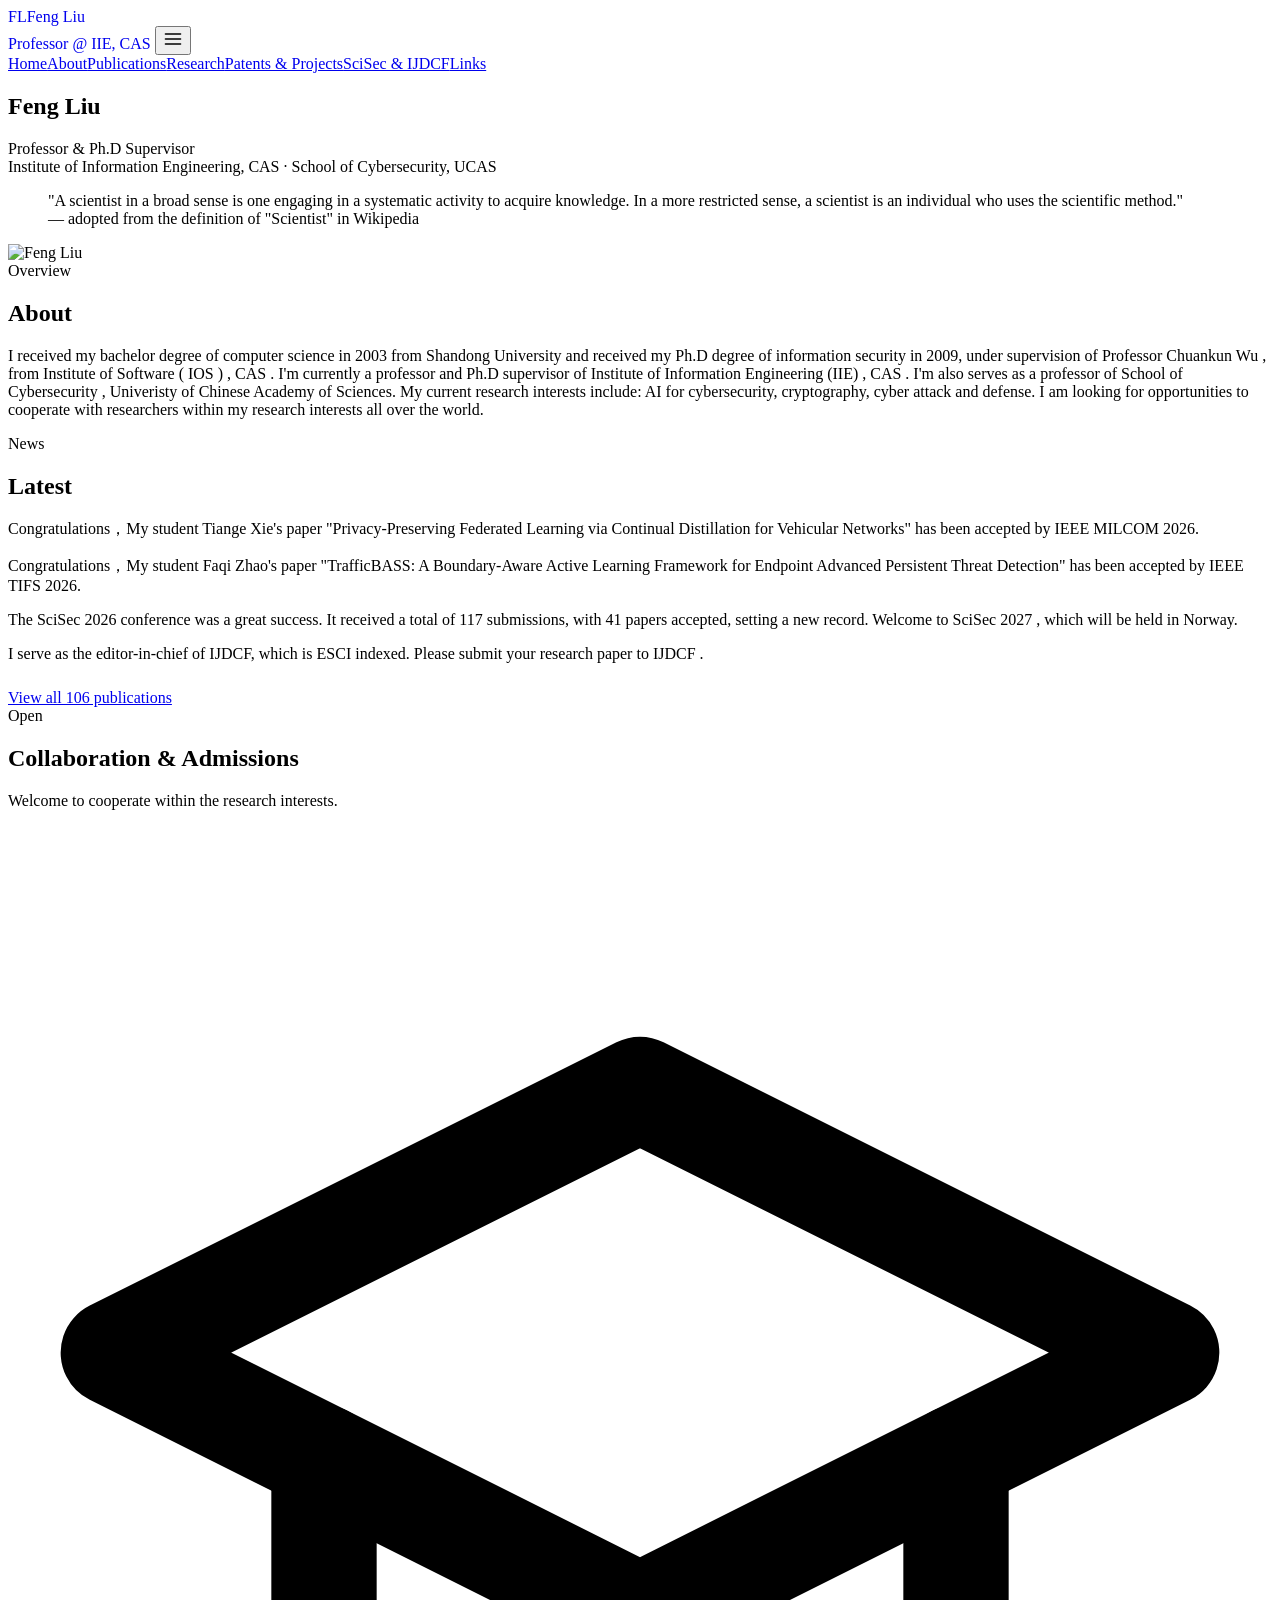
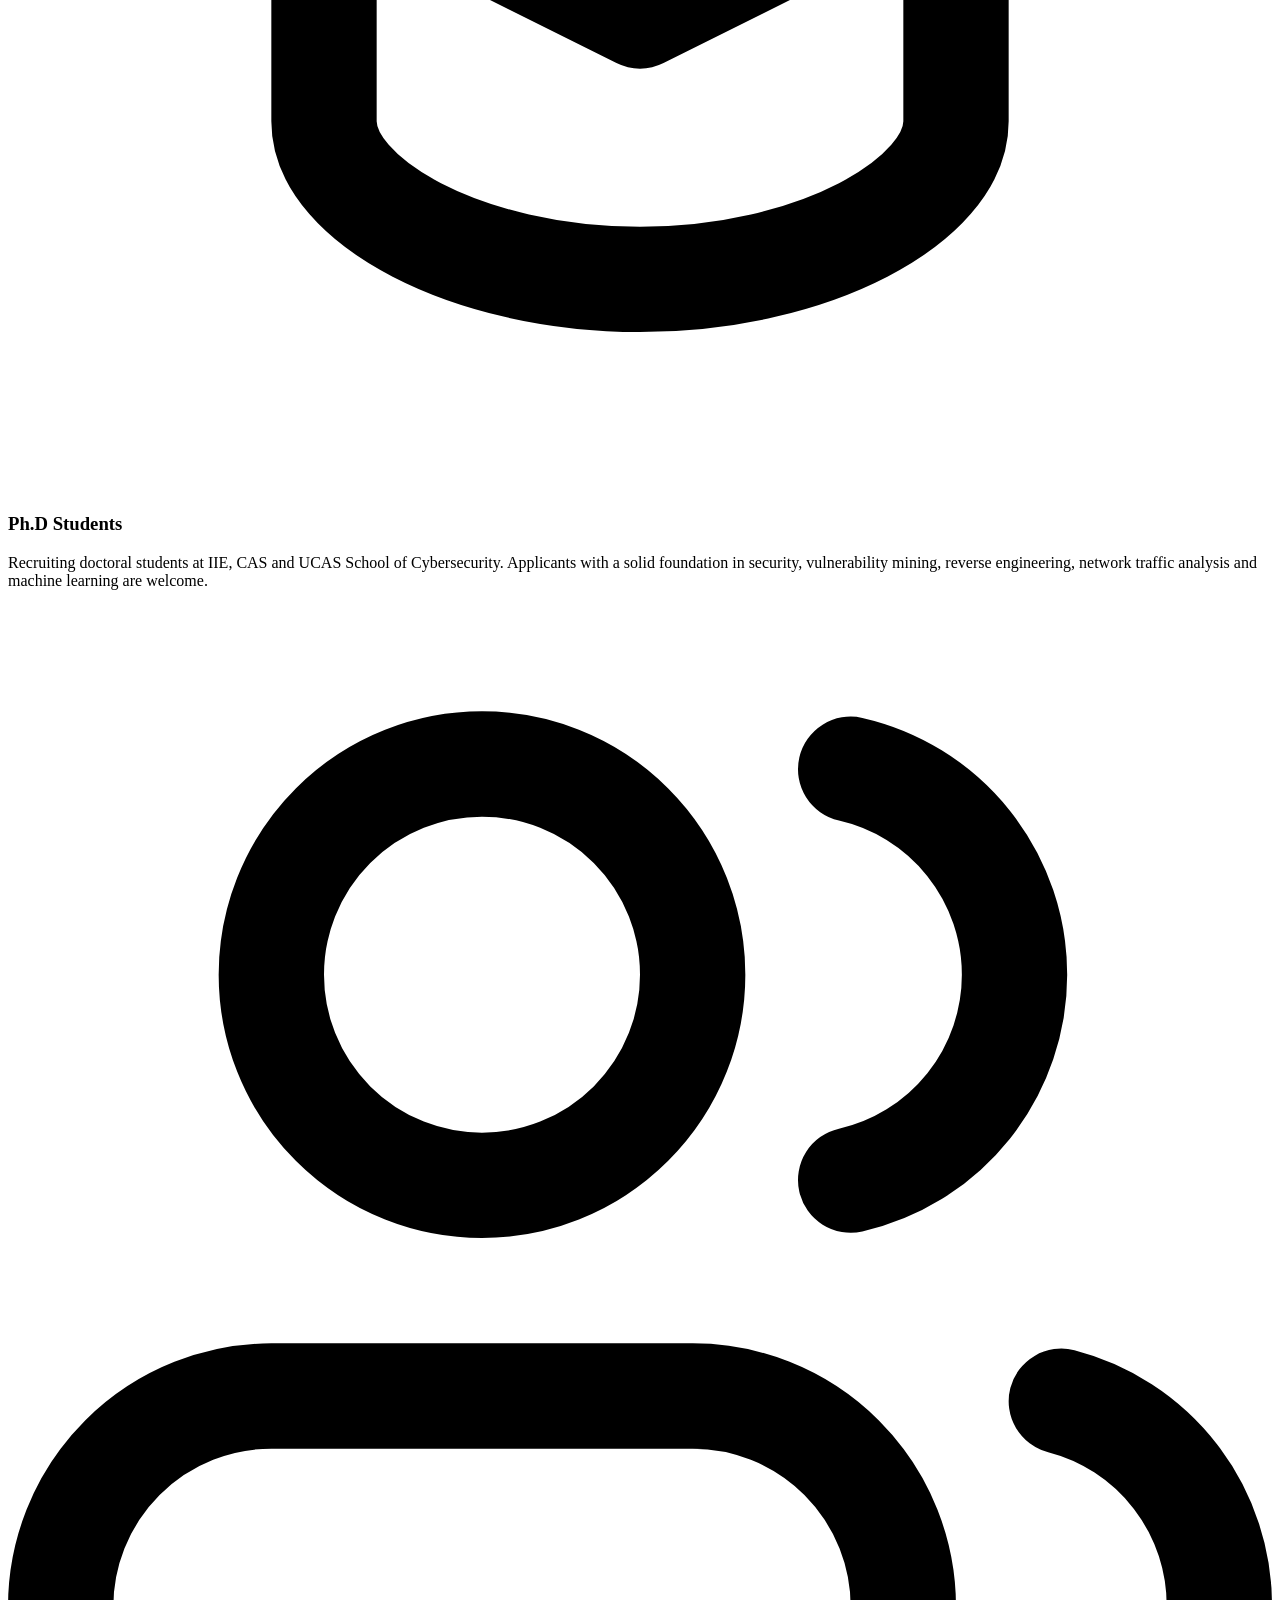
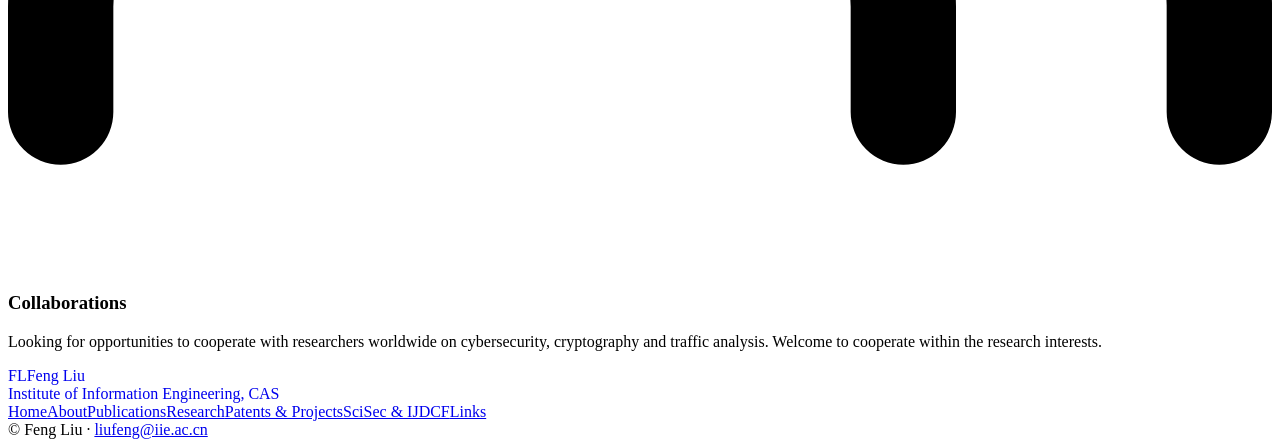
==== index.html @ 1de986af "Add files via upload" ====
<!DOCTYPE html>
<html lang="en">
<head>
<meta charset="utf-8">
<meta name="viewport" content="width=device-width, initial-scale=1">
<title>Home | Feng Liu</title>
<meta name="description" content="Feng Liu - Professor, Institute of Information Engineering, CAS. AI for cybersecurity, cryptography, cyber attack and defense.">
<link rel="icon" type="image/svg+xml" href="assets/img/favicon.svg">
<link rel="preconnect" href="https://fonts.googleapis.com">
<link rel="preconnect" href="https://fonts.gstatic.com" crossorigin>
<link rel="stylesheet" href="https://fonts.googleapis.com/css2?family=Inter:wght@400;500;600;700&display=swap">
<link rel="stylesheet" href="assets/css/style.css">
</head>
<body>
<header class="site-header"><div class="header-inner">
<a class="brand" href="index.html" style="text-decoration:none"><span class="brand-mark">FL</span><span><span class="brand-name">Feng Liu</span><br><span class="brand-sub">Professor @ IIE, CAS</span></span></a>
<button class="nav-toggle" aria-label="Menu" onclick="document.querySelector('.site-nav').classList.toggle('open')"><svg width="20" height="20" viewBox="0 0 24 24" fill="none" stroke="currentColor" stroke-width="2" stroke-linecap="round"><path d="M3 6h18M3 12h18M3 18h18"/></svg></button>
<nav class="site-nav"><a href="index.html" class="is-active">Home</a><a href="about.html" class="">About</a><a href="publications.html" class="">Publications</a><a href="research.html" class="">Research</a><a href="projects.html" class="">Patents &amp; Projects</a><a href="scisec.html" class="">SciSec &amp; IJDCF</a><a href="links.html" class="">Links</a></nav>
</div></header>
<section class="hero"><div class="hero-inner">
<div>
<h1>Feng Liu</h1>
<div class="role">Professor &amp; Ph.D Supervisor</div>
<div class="org">Institute of Information Engineering, CAS &middot; School of Cybersecurity, UCAS</div>
<blockquote class="hero-quote">"A scientist in a broad sense is one engaging in a systematic activity to acquire knowledge. In a more restricted sense, a scientist is an individual who uses the scientific method."<div class="hero-quote-src">&mdash; adopted from the definition of "Scientist" in Wikipedia</div></blockquote>
</div>
<div class="hero-photo"><img class="hp-rand" data-srcs="1,2,3,4" src="assets/img/myPhoto/1.jpg" alt="Feng Liu" loading="lazy"></div>
</div></section>

<section class="section"><div class="wrap">
<div class="g2-wide">
<div>
<div class="sec-head"><span class="kicker">Overview</span><h2>About</h2></div>
<p>I received my bachelor degree of computer science in 2003 from Shandong University and received my Ph.D degree of information security in 2009, under supervision of Professor Chuankun Wu , from Institute of Software ( IOS ) , CAS . I'm currently a professor and Ph.D supervisor of Institute of Information Engineering (IIE) , CAS . I'm also serves as a professor of School of Cybersecurity , Univeristy of Chinese Academy of Sciences. My current research interests include: AI for cybersecurity, cryptography, cyber attack and defense. I am looking for opportunities to cooperate with researchers within my research interests all over the world.</p>
</div>
<div>
<div class="sec-head"><span class="kicker">News</span><h2>Latest</h2></div>
<div class="news-list"><div class="news-item"><span class="dot"></span><p>Congratulations，My student Tiange Xie's paper "Privacy-Preserving Federated Learning via Continual Distillation for Vehicular Networks" has been accepted by IEEE MILCOM 2026.</p></div><div class="news-item"><span class="dot"></span><p>Congratulations，My student Faqi Zhao's paper "TrafficBASS: A Boundary-Aware Active Learning Framework for Endpoint Advanced Persistent Threat Detection" has been accepted by IEEE TIFS 2026.</p></div><div class="news-item"><span class="dot"></span><p>The SciSec 2026 conference was a great success. It received a total of 117 submissions, with 41 papers accepted, setting a new record. Welcome to SciSec 2027 , which will be held in Norway.</p></div><div class="news-item"><span class="dot"></span><p>I serve as the editor-in-chief of IJDCF, which is ESCI indexed. Please submit your research paper to IJDCF .</p></div></div>
</div>
</div>
<div style="margin-top:26px"><a class="btn btn-ghost" href="publications.html">View all 106 publications</a></div>
</div></section>

<section class="section section-alt"><div class="wrap">
<div class="sec-head"><span class="kicker">Open</span><h2>Collaboration &amp; Admissions</h2><p>Welcome to cooperate within the research interests.</p></div>
<div class="grid g2"><div class="card card-center"><div class="card-ico"><svg viewBox="0 0 24 24" fill="none" stroke="currentColor" stroke-width="2" stroke-linecap="round" stroke-linejoin="round"><path d="M22 10 12 5 2 10l10 5 10-5z"/><path d="M6 12v5c0 1.5 2.7 3 6 3s6-1.5 6-3v-5"/></svg></div><h3>Ph.D Students</h3><p>Recruiting doctoral students at IIE, CAS and UCAS School of Cybersecurity. Applicants with a solid foundation in security, vulnerability mining, reverse engineering, network traffic analysis and machine learning are welcome.</p></div><div class="card card-center"><div class="card-ico"><svg viewBox="0 0 24 24" fill="none" stroke="currentColor" stroke-width="2" stroke-linecap="round" stroke-linejoin="round"><path d="M17 21v-2a4 4 0 0 0-4-4H5a4 4 0 0 0-4 4v2"/><circle cx="9" cy="7" r="4"/><path d="M23 21v-2a4 4 0 0 0-3-3.9"/><path d="M16 3.1a4 4 0 0 1 0 7.8"/></svg></div><h3>Collaborations</h3><p>Looking for opportunities to cooperate with researchers worldwide on cybersecurity, cryptography and traffic analysis. Welcome to cooperate within the research interests.</p></div></div>
</div></section><footer class="site-footer"><div class="footer-inner">
<div><a class="brand" href="index.html" style="text-decoration:none"><span class="brand-mark">FL</span><span><span class="brand-name">Feng Liu</span><br><span class="brand-sub">Institute of Information Engineering, CAS</span></span></a></div>
<nav class="f-nav"><a href="index.html">Home</a><a href="about.html">About</a><a href="publications.html">Publications</a><a href="research.html">Research</a><a href="projects.html">Patents & Projects</a><a href="scisec.html">SciSec & IJDCF</a><a href="links.html">Links</a></nav>
<div class="footer-copy">&copy; Feng Liu &middot; <a href="mailto:liufeng@iie.ac.cn">liufeng@iie.ac.cn</a></div>
</div></footer>
<script>document.querySelectorAll('.site-nav a').forEach(function(a){a.addEventListener('click',function(){document.querySelector('.site-nav').classList.remove('open');});});document.querySelectorAll('img.hp-rand').forEach(function(img){var ids=(img.getAttribute('data-srcs')||'').split(',');if(ids.length>1){img.setAttribute('src','assets/img/myPhoto/'+ids[Math.floor(Math.random()*ids.length)]+'.jpg');}});</script>
</body></html>
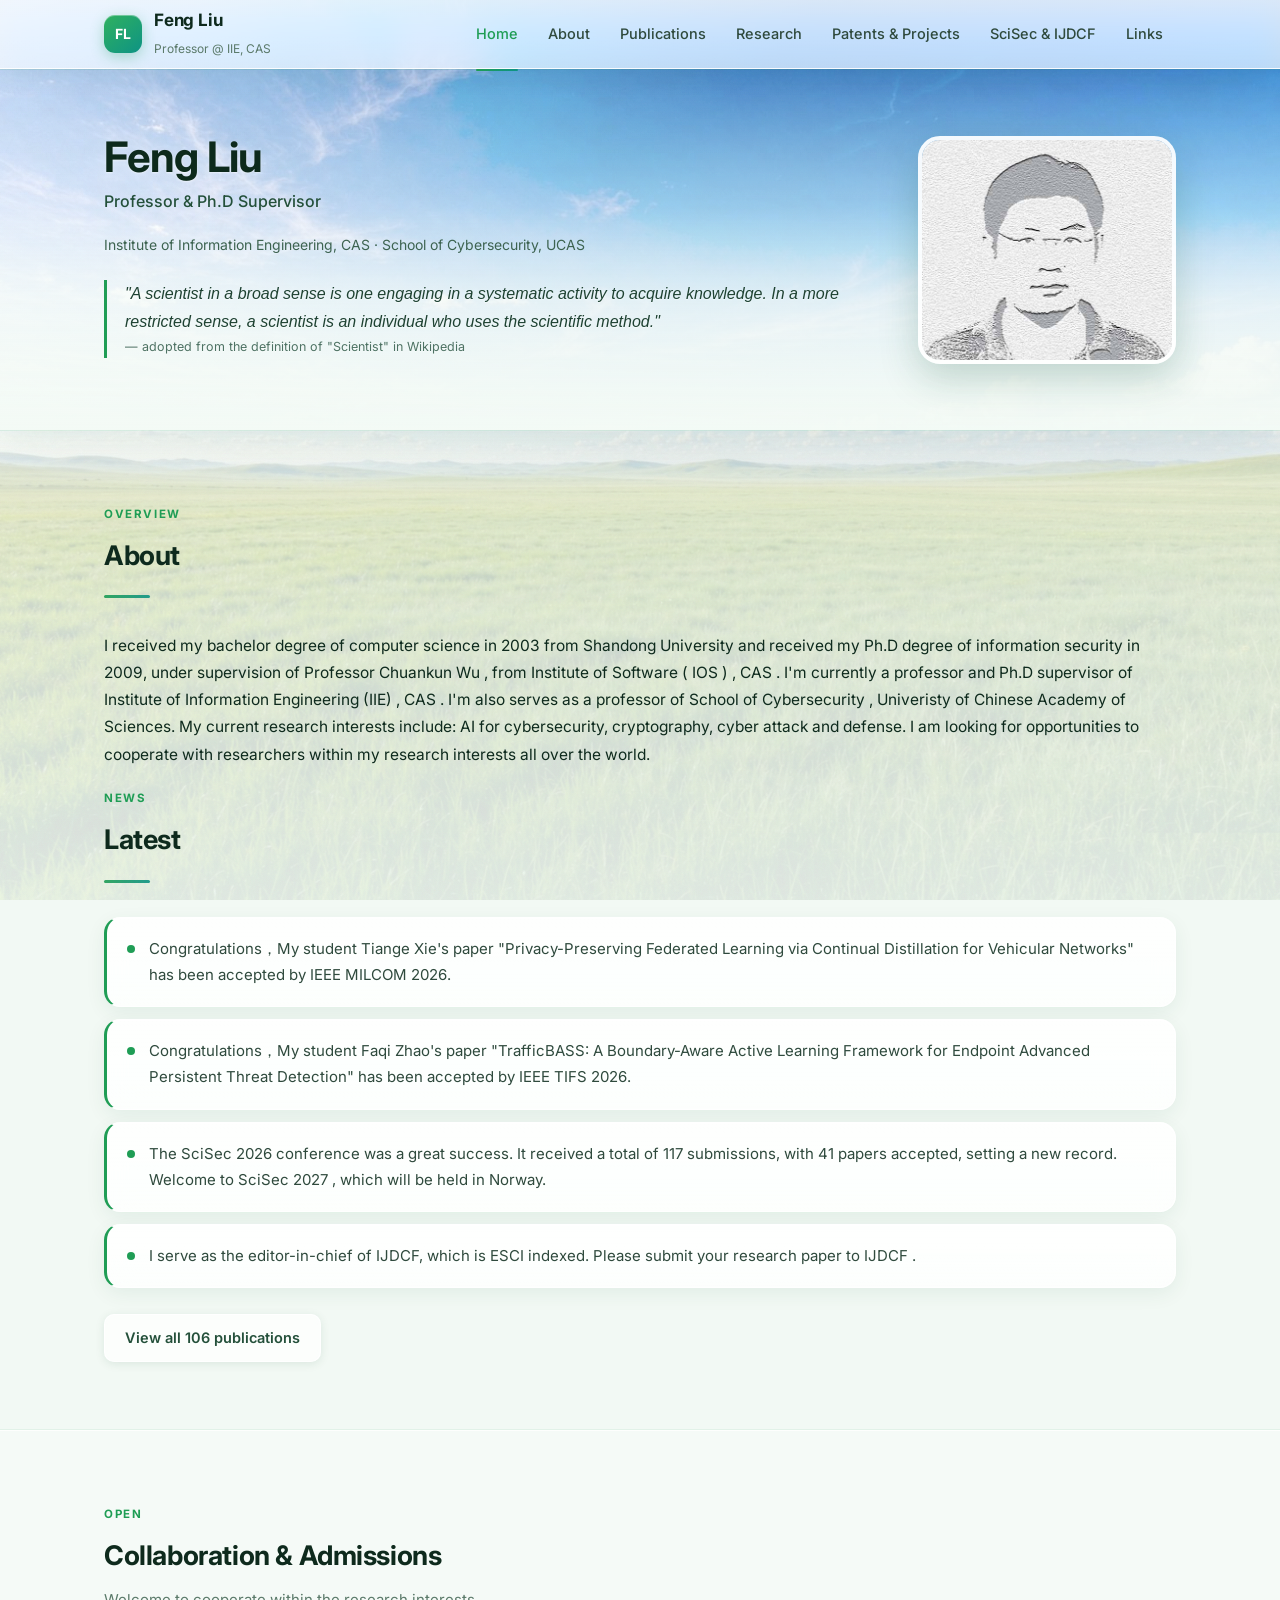
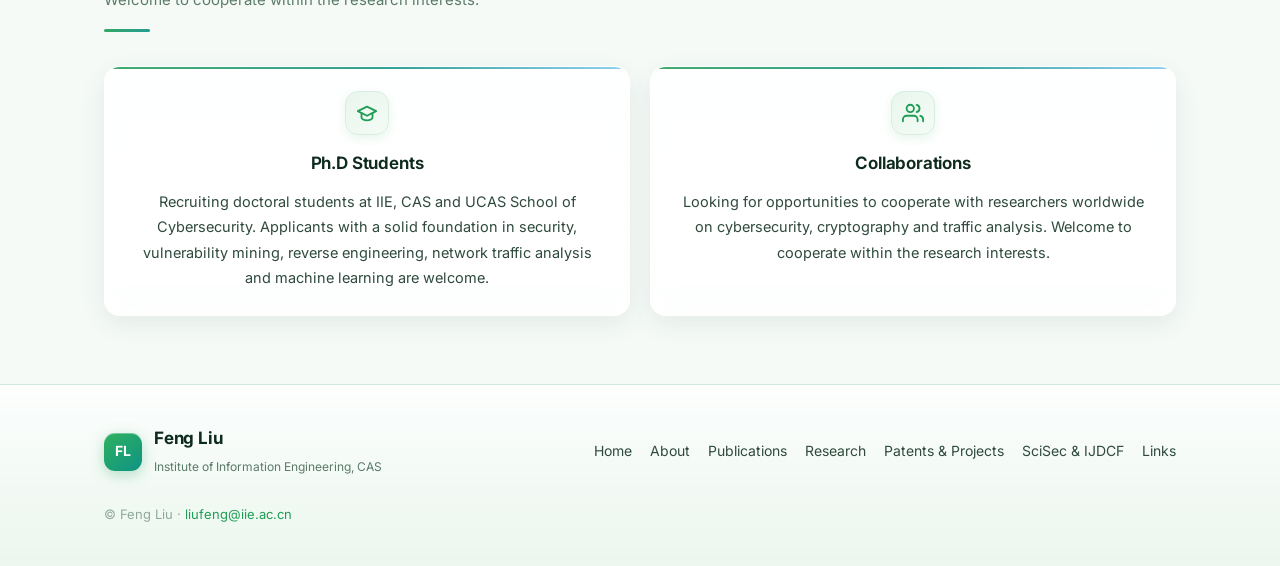
==== commit ce2d026b: "Add files via upload" ====
--- a/index.html
+++ b/index.html
@@ -10,6 +10,8 @@
 <link rel="preconnect" href="https://fonts.gstatic.com" crossorigin>
 <link rel="stylesheet" href="https://fonts.googleapis.com/css2?family=Inter:wght@400;500;600;700&display=swap">
 <link rel="stylesheet" href="assets/css/style.css">
+<!-- Baidu Tongji (site analytics) -->
+<script>var _hmt=_hmt||[];(function(){var hm=document.createElement("script");hm.src="https://hm.baidu.com/hm.js?c3fae7278e5f3ea30f7f22bf7aca737b";var s=document.getElementsByTagName("script")[0];s.parentNode.insertBefore(hm,s)})();</script>
 </head>
 <body>
 <header class="site-header"><div class="header-inner">
--- a/assets/css/style.css
+++ b/assets/css/style.css
@@ -0,0 +1,573 @@
+/* ==========================================================================
+   Feng Liu - Academic Site
+   Theme: 天高云淡 · 草原长卷  (vast grassland under a high blue sky)
+   - one panoramic grassland photo as fixed page backdrop (all pages)
+   - frosted "glass" content panels floating over the meadow
+   - palette: meadow green #1f9d55 / jade #0e9384 / ink #0e2a1d / sky #7ec8f2
+   ========================================================================== */
+
+:root {
+  --bg: #f2f9f4;
+  --bg-2: #e7f3ea;
+  --surface: #ffffff;
+  --ink: #0e2a1d;
+  --ink-2: #2f4a3d;
+  --muted: #5b7a6a;
+  --faint: #8faa9b;
+  --line: #dbebdf;
+  --line-2: #ecf5ef;
+  --accent: #1f9d55;
+  --accent-dark: #14763f;
+  --accent-soft: #e7f6ec;
+  --tech: #0e9384;
+  --tech-soft: #e5f6f4;
+  --sky: #7ec8f2;
+  --radius: 16px;
+  --radius-lg: 22px;
+  --shadow-sm: 0 1px 2px rgba(20, 80, 50, .05);
+  --shadow: 0 6px 20px rgba(20, 80, 50, .08);
+  --shadow-lg: 0 18px 46px rgba(20, 80, 50, .13);
+  --wrap: 1120px;
+  /* frosted panel */
+  --glass: linear-gradient(180deg, rgba(255, 255, 255, .92), rgba(255, 255, 255, .84));
+  --glass-top: rgba(255, 255, 255, .85);
+}
+
+* { box-sizing: border-box; }
+
+html { scroll-behavior: smooth; }
+
+/* --------------------------------------------------------------------------
+   1. THE BACKDROP  —  one fixed grassland panorama for every single page
+   -------------------------------------------------------------------------- */
+body {
+  margin: 0;
+  color: var(--ink);
+  font-family: "Inter", -apple-system, BlinkMacSystemFont, "Segoe UI", "PingFang SC",
+               "Hiragino Sans GB", "Microsoft YaHei", Roboto, Helvetica, Arial, sans-serif;
+  font-size: 15.5px;
+  line-height: 1.75;
+  -webkit-font-smoothing: antialiased;
+  background-color: var(--bg);
+  background-image: url("../img/bg-grassland.jpg");
+  background-size: cover;
+  background-position: center 22%;
+  background-repeat: no-repeat;
+  background-attachment: fixed;
+}
+
+/* veil: sky stays visible up top, the meadow melts into a readable page below */
+body::before {
+  content: "";
+  position: fixed;
+  inset: 0;
+  z-index: -1;
+  pointer-events: none;
+  background:
+    radial-gradient(1000px 460px at 16% -8%, rgba(255, 255, 255, .40), transparent 64%),
+    linear-gradient(180deg,
+      rgba(255, 255, 255, .10) 0%,
+      rgba(255, 255, 255, .40) 22%,
+      rgba(246, 251, 247, .64) 44%,
+      rgba(243, 250, 245, .84) 68%,
+      rgba(241, 249, 243, .93) 100%);
+}
+
+/* ultra-fine paper grain so the large photo never looks flat */
+body::after {
+  content: "";
+  position: fixed;
+  inset: 0;
+  z-index: -1;
+  pointer-events: none;
+  opacity: .045;
+  background-image: url("data:image/svg+xml,%3Csvg xmlns='http://www.w3.org/2000/svg' width='160' height='160'%3E%3Cfilter id='n'%3E%3CfeTurbulence type='fractalNoise' baseFrequency='0.75' numOctaves='3' stitchTiles='stitch'/%3E%3C/filter%3E%3Crect width='160' height='160' filter='url(%23n)'/%3E%3C/svg%3E");
+}
+
+img { max-width: 100%; display: block; }
+a { color: var(--accent); text-decoration: none; }
+a:hover { color: var(--accent-dark); text-decoration: underline; }
+
+/* scrollbar — a small meadow detail */
+::-webkit-scrollbar { width: 10px; height: 10px; }
+::-webkit-scrollbar-track { background: #eaf4ed; }
+::-webkit-scrollbar-thumb { background: linear-gradient(180deg, #7cc394, #2fb15f); border-radius: 8px; border: 2px solid #eaf4ed; }
+::-webkit-scrollbar-thumb:hover { background: #1f9d55; }
+
+.wrap { max-width: var(--wrap); margin: 0 auto; padding: 0 24px; }
+.narrow { max-width: 860px; }
+
+/* --------------------------------------------------------------------------
+   2. HEADER — frosted bar with a jade hairline
+   -------------------------------------------------------------------------- */
+.site-header {
+  position: sticky; top: 0; z-index: 60;
+  background: linear-gradient(180deg, rgba(255, 255, 255, .84), rgba(255, 255, 255, .70));
+  backdrop-filter: saturate(170%) blur(16px);
+  -webkit-backdrop-filter: saturate(170%) blur(16px);
+  border-bottom: 1px solid rgba(255, 255, 255, .8);
+  box-shadow: 0 1px 0 rgba(31, 157, 85, .10), 0 8px 24px rgba(20, 80, 50, .06);
+}
+.header-inner {
+  max-width: var(--wrap); margin: 0 auto; padding: 0 24px;
+  display: flex; align-items: center; justify-content: space-between; gap: 20px;
+  min-height: 68px;
+}
+.brand { display: flex; align-items: center; gap: 12px; }
+.brand-mark {
+  width: 38px; height: 38px; border-radius: 11px; flex: none;
+  background: linear-gradient(140deg, #2fb15f, var(--tech));
+  color: #fff; font-weight: 700; font-size: 14px; letter-spacing: .5px;
+  display: flex; align-items: center; justify-content: center;
+  box-shadow: 0 4px 14px rgba(31, 157, 85, .30), inset 0 1px 0 rgba(255, 255, 255, .35);
+}
+.brand-name { font-weight: 700; font-size: 17px; letter-spacing: -.01em; line-height: 1.2; color: var(--ink); }
+.brand-sub { font-size: 12px; color: var(--muted); line-height: 1.3; }
+
+.site-nav { display: flex; align-items: center; gap: 4px; }
+.site-nav a {
+  position: relative;
+  padding: 8px 13px; border-radius: 9px;
+  color: var(--ink-2); font-size: 14.5px; font-weight: 500;
+  white-space: nowrap; text-decoration: none; transition: color .18s, background .18s;
+}
+.site-nav a:hover { color: var(--accent); background: var(--accent-soft); text-decoration: none; }
+.site-nav a.is-active { color: var(--accent); }
+.site-nav a.is-active::after {
+  content: ""; position: absolute; left: 13px; right: 13px; bottom: -16px;
+  height: 2px; border-radius: 2px; background: linear-gradient(90deg, var(--accent), var(--tech));
+}
+.nav-toggle {
+  display: none; background: none; border: 1px solid rgba(255,255,255,.8);
+  border-radius: 9px; padding: 7px 10px; cursor: pointer; color: var(--ink-2);
+  box-shadow: 0 2px 8px rgba(20,80,50,.07);
+}
+.nav-toggle svg { display: block; }
+
+/* --------------------------------------------------------------------------
+   3. HERO — the full meadow panorama, text floating on it
+   -------------------------------------------------------------------------- */
+.hero {
+  position: relative;
+  border-bottom: 1px solid rgba(31, 157, 85, .12);
+  box-shadow: 0 12px 34px rgba(20, 80, 50, .07);
+}
+.hero::before {
+  content: "";
+  position: absolute; inset: 0;
+  pointer-events: none;
+  background: linear-gradient(180deg,
+    rgba(255, 255, 255, .06) 0%,
+    rgba(255, 255, 255, .30) 38%,
+    rgba(246, 251, 248, .74) 64%,
+    rgba(243, 250, 245, .97) 100%);
+}
+.hero-inner {
+  position: relative;
+  display: grid; grid-template-columns: 1fr 258px; gap: 38px; align-items: center;
+  padding: 64px 24px 62px; max-width: var(--wrap); margin: 0 auto;
+}
+.hero h1 {
+  margin: 0 0 6px; font-size: 42px; line-height: 1.15; font-weight: 700; letter-spacing: -.02em;
+  color: #0d2a1c;
+  text-shadow: 0 1px 2px rgba(255, 255, 255, .55), 0 3px 18px rgba(255, 255, 255, .35);
+}
+.hero .role {
+  font-size: 16px; color: #24503a; font-weight: 500; margin-bottom: 18px;
+}
+.hero .org { font-size: 14px; color: #3d6350; margin-bottom: 22px; }
+.hero-quote {
+  border-left: 3px solid var(--accent); padding-left: 18px;
+  color: #1e4232; font-size: 16px; font-style: italic; margin: 0 0 10px;
+  text-shadow: 0 1px 1px rgba(255, 255, 255, .5);
+}
+.hero-quote-src { font-size: 12.5px; color: #4d7263; font-style: normal; }
+.hero-actions { display: flex; gap: 12px; margin-top: 26px; flex-wrap: wrap; }
+.btn {
+  display: inline-flex; align-items: center; gap: 8px;
+  padding: 10px 20px; border-radius: 10px; font-size: 14.5px; font-weight: 600;
+  border: 1px solid transparent; transition: transform .18s, box-shadow .18s, background .18s;
+}
+.btn-primary { background: linear-gradient(135deg, #2fb15f, var(--accent)); color: #fff; box-shadow: 0 6px 18px rgba(31,157,85,.28); }
+.btn-primary:hover { background: var(--accent-dark); color: #fff; text-decoration: none; transform: translateY(-1px); box-shadow: 0 10px 26px rgba(31,157,85,.34); }
+.btn-ghost { background: rgba(255,255,255,.72); color: #24503a; border-color: rgba(255,255,255,.9); box-shadow: 0 2px 10px rgba(20,80,50,.10); backdrop-filter: blur(6px); }
+.btn-ghost:hover { color: var(--accent); border-color: var(--accent); text-decoration: none; transform: translateY(-1px); }
+.hero-photo {
+  border-radius: var(--radius-lg); overflow: hidden;
+  border: 4px solid rgba(255, 255, 255, .92);
+  box-shadow: 0 14px 38px rgba(20, 80, 50, .22);
+}
+.hero-photo img { width: 100%; height: 220px; object-fit: cover; }
+
+/* hero portrait — a single photo, randomly drawn from the 4 portraits */
+.hero-inner > div { min-width: 0; }
+.hero-photo img {
+  display: block; transition: opacity .35s ease;
+  border-radius: 13px;
+}
+.hero-photo:hover img { transform: scale(1.015); }
+.hero-photo img { transition: transform .45s ease, opacity .35s ease; }
+
+/* --------------------------------------------------------------------------
+   4. SECTIONS — soft separations, the meadow still shows through the gaps
+   -------------------------------------------------------------------------- */
+.section { padding: 68px 0; }
+.section + .section {
+  border-top: 1px solid rgba(255, 255, 255, .75);
+  box-shadow: 0 -1px 0 rgba(31, 157, 85, .07);
+}
+.section-alt { background: rgba(255, 255, 255, .28); }
+
+.sec-head { margin-bottom: 34px; max-width: 760px; }
+.kicker {
+  display: inline-block; font-size: 11.5px; font-weight: 700; letter-spacing: .14em;
+  text-transform: uppercase; color: var(--accent); margin-bottom: 8px;
+}
+.kicker.tech { color: var(--tech); }
+.sec-head h2 { margin: 0 0 8px; font-size: 27px; font-weight: 700; letter-spacing: -.015em; color: var(--ink); }
+.sec-head p { margin: 0; color: var(--muted); font-size: 15px; }
+.sec-head::after {
+  content: ""; display: block; width: 46px; height: 3px; border-radius: 3px;
+  background: linear-gradient(90deg, var(--accent), var(--tech)); margin-top: 16px; opacity: .9;
+}
+
+/* --------------------------------------------------------------------------
+   5. CARDS — frosted glass panels floating on the grassland
+   -------------------------------------------------------------------------- */
+.grid { display: grid; gap: 20px; }
+.g2 { grid-template-columns: repeat(2, 1fr); }
+.g3 { grid-template-columns: repeat(3, 1fr); }
+.g4 { grid-template-columns: repeat(4, 1fr); }
+.g2-wide { grid-template-columns: 1.35fr 1fr; }
+
+.card {
+  position: relative; overflow: hidden;
+  background: var(--glass);
+  backdrop-filter: blur(14px) saturate(155%);
+  -webkit-backdrop-filter: blur(14px) saturate(155%);
+  border: 1px solid rgba(255, 255, 255, .78);
+  border-radius: var(--radius); padding: 24px;
+  box-shadow: 0 8px 26px rgba(20, 80, 50, .08), inset 0 1px 0 rgba(255, 255, 255, .9);
+  transition: transform .2s ease, box-shadow .2s ease, border-color .2s ease;
+}
+.card::before {           /* a thin sky-to-jade highlight along the top edge */
+  content: ""; position: absolute; left: 0; right: 0; top: 0; height: 2px;
+  background: linear-gradient(90deg, var(--accent), var(--tech) 55%, var(--sky));
+  opacity: .85;
+}
+.card:hover {
+  transform: translateY(-3px);
+  box-shadow: 0 16px 40px rgba(20, 80, 50, .15), inset 0 1px 0 rgba(255, 255, 255, .95);
+  border-color: rgba(255, 255, 255, .95);
+}
+.card h3 { margin: 0 0 10px; font-size: 17px; font-weight: 650; letter-spacing: -.01em; }
+.card p { margin: 0; color: var(--ink-2); font-size: 14.5px; }
+.card .card-ico {
+  width: 44px; height: 44px; border-radius: 13px; display: flex; align-items: center; justify-content: center;
+  background: linear-gradient(140deg, #e8f6ed, #f4fbf6);
+  border: 1px solid #d8ecdf; color: var(--accent); margin-bottom: 14px;
+  box-shadow: 0 3px 10px rgba(31, 157, 85, .10);
+}
+.card .card-ico svg { width: 22px; height: 22px; }
+.card-tech .card-ico { color: var(--tech); border-color: #d3ece9; background: linear-gradient(140deg, var(--tech-soft), #f2fbfa); }
+.tag {
+  display: inline-block; font-size: 11.5px; font-weight: 700; letter-spacing: .04em;
+  padding: 3px 9px; border-radius: 999px; background: var(--accent-soft);
+  color: var(--accent); margin-bottom: 10px;
+}
+.tag-tech { background: var(--tech-soft); color: var(--tech); }
+
+/* Collaboration & Admissions — icon-only cards (no photo) */
+.card-center { text-align: center; }
+.card-center .card-ico { margin-left: auto; margin-right: auto; }
+.card-center p { margin-bottom: 0; }
+
+/* --------------------------------------------------------------------------
+   6. STATS
+   -------------------------------------------------------------------------- */
+.stats { display: grid; grid-template-columns: repeat(5, 1fr); gap: 16px; }
+.stat {
+  background: var(--glass);
+  backdrop-filter: blur(14px) saturate(155%);
+  -webkit-backdrop-filter: blur(14px) saturate(155%);
+  border: 1px solid rgba(255, 255, 255, .78);
+  border-radius: var(--radius);
+  padding: 22px 18px; text-align: center;
+  box-shadow: 0 8px 24px rgba(20, 80, 50, .08), inset 0 1px 0 rgba(255, 255, 255, .9);
+}
+.stat .num { font-size: 32px; font-weight: 700; letter-spacing: -.03em; color: var(--accent); line-height: 1.1; }
+.stat .lbl { font-size: 12.5px; color: var(--muted); margin-top: 4px; }
+
+/* --------------------------------------------------------------------------
+   7. NEWS
+   -------------------------------------------------------------------------- */
+.news-list { display: grid; gap: 12px; }
+.news-item {
+  display: flex; gap: 14px; align-items: flex-start;
+  background: var(--glass);
+  backdrop-filter: blur(14px) saturate(155%);
+  -webkit-backdrop-filter: blur(14px) saturate(155%);
+  border: 1px solid rgba(255, 255, 255, .78);
+  border-left: 3px solid var(--accent);
+  border-radius: var(--radius); padding: 18px 20px;
+  box-shadow: 0 6px 20px rgba(20, 80, 50, .07), inset 0 1px 0 rgba(255, 255, 255, .9);
+  transition: box-shadow .2s, transform .2s;
+}
+.news-item:hover { box-shadow: var(--shadow-lg); transform: translateX(2px); }
+.news-item .dot {
+  width: 8px; height: 8px; border-radius: 50%; background: var(--accent);
+  margin-top: 9px; flex: none;
+}
+.news-item p { margin: 0; font-size: 15px; color: var(--ink-2); }
+
+/* --------------------------------------------------------------------------
+   8. PUBLICATION LIST
+   -------------------------------------------------------------------------- */
+.pubs { display: grid; gap: 2px; }
+.pub {
+  display: grid; grid-template-columns: 34px 1fr; gap: 14px;
+  padding: 13px 12px; border-radius: 10px; align-items: start;
+  transition: background .18s;
+}
+.pub:hover { background: var(--accent-soft); }
+.pub .n {
+  font-variant-numeric: tabular-nums; font-size: 12.5px; font-weight: 700;
+  color: var(--faint); text-align: center; line-height: 1.9;
+  min-width: 30px;
+}
+.pub:hover .n { color: var(--accent); }
+.pub .tx { font-size: 14.5px; color: var(--ink-2); line-height: 1.7; }
+.pub .venue {
+  display: inline-block; font-size: 11.5px; font-weight: 600; letter-spacing: .02em;
+  color: var(--tech); background: var(--tech-soft); border-radius: 6px; padding: 1px 7px; margin-left: 6px;
+}
+.pub .yr { color: var(--faint); font-size: 13px; }
+.ccf {
+  display: inline-block; font-size: 11px; font-weight: 700; padding: 1px 7px;
+  border-radius: 6px; margin-left: 6px; vertical-align: 1px;
+}
+.ccf-a { background: #fdecea; color: #b3261e; }
+.ccf-b { background: #ffeee1; color: #b3530a; }
+.ccf-c { background: #e3f7e9; color: #14804a; }
+/* publisher link of a publication entry (kept before the CCF badges) */
+.pub .doi, .doi {
+  display: inline-block; font-size: 11px; font-weight: 700; letter-spacing: .02em;
+  padding: 1px 7px; border-radius: 6px; margin-left: 6px;
+  color: var(--tech); background: #fff; border: 1px solid rgba(14, 147, 132, .32);
+  text-decoration: none; transition: background .16s, color .16s, border-color .16s;
+}
+.pub .doi:hover, .doi:hover { background: var(--tech); border-color: var(--tech); color: #fff; }
+
+/* --------------------------------------------------------------------------
+   9. TIMELINE
+   -------------------------------------------------------------------------- */
+.timeline { position: relative; padding-left: 26px; }
+.timeline::before {
+  content: ""; position: absolute; left: 5px; top: 6px; bottom: 6px; width: 2px;
+  background: linear-gradient(180deg, var(--accent), var(--tech), var(--line));
+  border-radius: 2px;
+}
+.tl-item { position: relative; padding-bottom: 26px; }
+.tl-item:last-child { padding-bottom: 0; }
+.tl-item::before {
+  content: ""; position: absolute; left: -25px; top: 7px;
+  width: 12px; height: 12px; border-radius: 50%;
+  background: #fff; border: 2.5px solid var(--accent);
+}
+.tl-item::after {
+  content: ""; position: absolute; left: -21px; top: 11px;
+  width: 5px; height: 5px; border-radius: 50%; background: var(--tech);
+}
+.tl-when { font-size: 13px; font-weight: 700; color: var(--accent); font-variant-numeric: tabular-nums; }
+.tl-what { font-size: 16px; font-weight: 650; margin: 2px 0 3px; }
+.tl-desc { font-size: 14.5px; color: var(--ink-2); }
+
+/* --------------------------------------------------------------------------
+   10. SIMPLE LISTS
+   -------------------------------------------------------------------------- */
+.num-list { display: grid; gap: 10px; counter-reset: nl; }
+.num-list li {
+  list-style: none; counter-increment: nl; position: relative;
+  padding-left: 34px; font-size: 14.5px; color: var(--ink-2); line-height: 1.7;
+}
+.num-list li::before {
+  content: counter(nl, decimal-leading-zero);
+  position: absolute; left: 0; top: 3px;
+  font-size: 11.5px; font-weight: 700; color: var(--accent);
+  background: var(--accent-soft); border-radius: 6px; padding: 1px 6px;
+}
+.simple-list { display: grid; gap: 9px; }
+.simple-list li { font-size: 14.5px; color: var(--ink-2); line-height: 1.7; padding-left: 2px; }
+
+/* --------------------------------------------------------------------------
+   11. PORTFOLIO
+   -------------------------------------------------------------------------- */
+.pf-grid { display: grid; grid-template-columns: repeat(2, 1fr); gap: 22px; }
+.pf {
+  background: var(--glass);
+  backdrop-filter: blur(14px) saturate(155%);
+  -webkit-backdrop-filter: blur(14px) saturate(155%);
+  border: 1px solid rgba(255, 255, 255, .78);
+  border-radius: var(--radius-lg);
+  overflow: hidden; transition: transform .2s, box-shadow .2s;
+  box-shadow: 0 10px 28px rgba(20, 80, 50, .09), inset 0 1px 0 rgba(255, 255, 255, .9);
+}
+.pf:hover { transform: translateY(-3px); box-shadow: var(--shadow-lg); }
+.pf .pf-img { height: 190px; background: rgba(232, 244, 236, .85); display: flex; align-items: center; justify-content: center; overflow: hidden; }
+.pf .pf-img img { width: 100%; height: 100%; object-fit: contain; padding: 12px; }
+.pf .pf-body { padding: 20px 22px 24px; }
+.pf h3 { margin: 0 0 8px; font-size: 16.5px; font-weight: 650; line-height: 1.45; }
+.pf p { margin: 0; font-size: 14px; color: var(--ink-2); }
+/* paper title + published badge */
+.pf-title { color: var(--ink); text-decoration: none; border-bottom: 1.5px solid rgba(31, 157, 85, .32); }
+.pf-title:hover { color: var(--accent); border-bottom-color: var(--accent); }
+.pf-link {
+  display: inline-flex; align-items: center; gap: 7px; margin-top: 14px;
+  padding: 6px 12px; border-radius: 999px; text-decoration: none;
+  color: var(--tech); background: rgba(255, 255, 255, .8);
+  border: 1px solid rgba(14, 147, 132, .28); transition: background .16s, color .16s, border-color .16s;
+}
+.pf-link svg { width: 15px; height: 15px; flex: none; }
+.pf-link-txt { font-size: 12.5px; font-weight: 650; letter-spacing: .02em; }
+.pf-link-doi {
+  font-size: 11.5px; font-family: ui-monospace, SFMono-Regular, Menlo, Consolas, monospace;
+  color: var(--muted);
+}
+.pf-link:hover { background: var(--tech); border-color: var(--tech); color: #fff; }
+.pf-link:hover .pf-link-doi { color: rgba(255, 255, 255, .88); }
+
+/* --------------------------------------------------------------------------
+   12. SERVICES / JOURNAL CARDS
+   -------------------------------------------------------------------------- */
+.svc { display: grid; grid-template-columns: 260px 1fr; gap: 26px; align-items: start; }
+.svc-cover {
+  background: var(--glass);
+  backdrop-filter: blur(14px) saturate(155%);
+  -webkit-backdrop-filter: blur(14px) saturate(155%);
+  border: 1px solid rgba(255, 255, 255, .78);
+  border-radius: var(--radius);
+  padding: 16px; box-shadow: 0 8px 24px rgba(20, 80, 50, .08), inset 0 1px 0 rgba(255, 255, 255, .9);
+}
+.svc-cover img { width: 100%; border-radius: 10px; }
+/* external link inside a section heading */
+.ext-link {
+  color: var(--accent); text-decoration: none;
+  border-bottom: 1.5px solid rgba(31, 157, 85, .35);
+  transition: color .16s, border-color .16s;
+}
+.ext-link:hover { color: var(--tech); border-bottom-color: var(--tech); }
+/* conference key dates */
+.svc-dates {
+  display: grid; grid-template-columns: repeat(2, minmax(0, 1fr)); gap: 8px 18px;
+  margin-top: 20px; padding: 16px 18px; border-radius: var(--radius);
+  background: rgba(255, 255, 255, .72); border: 1px solid rgba(255, 255, 255, .8);
+}
+.svc-date { display: flex; align-items: baseline; gap: 10px; min-width: 0; }
+.svc-date-k { font-size: 12.5px; color: var(--muted); white-space: nowrap; }
+.svc-date-v {
+  font-size: 14px; font-weight: 650; color: var(--ink);
+  font-variant-numeric: tabular-nums;
+}
+
+/* --------------------------------------------------------------------------
+   13. LINKS
+   -------------------------------------------------------------------------- */
+.link-grid { display: grid; grid-template-columns: repeat(3, 1fr); gap: 14px; }
+.link-card {
+  display: flex; align-items: center; gap: 12px;
+  background: var(--glass);
+  backdrop-filter: blur(14px) saturate(155%);
+  -webkit-backdrop-filter: blur(14px) saturate(155%);
+  border: 1px solid rgba(255, 255, 255, .78);
+  border-radius: 12px;
+  padding: 14px 16px; font-size: 14.5px; font-weight: 550; color: var(--ink-2);
+  box-shadow: 0 6px 18px rgba(20, 80, 50, .07);
+  transition: transform .18s, border-color .18s, box-shadow .18s;
+}
+.link-card:hover { transform: translateY(-2px); border-color: var(--accent); box-shadow: var(--shadow); text-decoration: none; color: var(--accent); }
+.link-card svg { width: 18px; height: 18px; color: var(--accent); flex: none; }
+/* title + subtitle inside a link card */
+.link-card .lc-txt { display: grid; gap: 3px; line-height: 1.35; }
+.link-card .lc-sub {
+  display: block; font-size: 12.2px; font-weight: 500;
+  color: var(--muted); letter-spacing: .2px;
+}
+.link-card:hover .lc-sub { color: var(--accent); }
+/* merged "推荐期刊目录" entry: picture-in-title with a small subtitle */
+.link-card-merge { flex-wrap: wrap; }
+
+/* --------------------------------------------------------------------------
+   14. SUB PAGE HEADER / FOOTER
+   -------------------------------------------------------------------------- */
+.tool-hero {
+  background: linear-gradient(180deg, rgba(255, 255, 255, .18) 0%, rgba(246, 251, 248, .70) 62%, rgba(243, 250, 245, .95) 100%);
+  border-bottom: 1px solid rgba(31, 157, 85, .12);
+  box-shadow: 0 12px 34px rgba(20, 80, 50, .07);
+}
+.tool-hero .wrap { padding: 52px 24px; }
+.back-link { font-size: 13.5px; color: #3d6350; }
+.back-link a { color: var(--accent); }
+
+.site-footer {
+  background: linear-gradient(180deg, rgba(255, 255, 255, .80), rgba(232, 244, 236, .72));
+  border-top: 1px solid rgba(31, 157, 85, .14);
+  margin-top: 0;
+  box-shadow: inset 0 1px 0 rgba(255, 255, 255, .8);
+}
+.footer-inner {
+  max-width: var(--wrap); margin: 0 auto; padding: 40px 24px;
+  display: flex; flex-wrap: wrap; gap: 24px; justify-content: space-between; align-items: center;
+}
+.footer-inner .f-nav { display: flex; flex-wrap: wrap; gap: 18px; font-size: 14px; }
+.footer-inner .f-nav a { color: var(--ink-2); }
+.footer-inner .f-nav a:hover { color: var(--accent); }
+.footer-copy { font-size: 13px; color: var(--faint); }
+
+/* --------------------------------------------------------------------------
+   15. RESPONSIVE
+   -------------------------------------------------------------------------- */
+@media (max-width: 1000px) {
+  .g4 { grid-template-columns: repeat(2, 1fr); }
+  .stats { grid-template-columns: repeat(3, 1fr); }
+  .svc { grid-template-columns: 1fr; }
+  .svc-cover { max-width: 240px; }
+  .link-grid { grid-template-columns: repeat(2, 1fr); }
+}
+
+@media (max-width: 860px) {
+  /* fixed backdrop is jittery on iOS — fall back to a centred scroll backdrop */
+  body { background-attachment: scroll; background-position: center 12%; }
+  body::before { background-attachment: scroll; }
+  .nav-toggle { display: inline-flex; }
+  .site-nav {
+    display: none; position: absolute; left: 0; right: 0; top: 100%;
+    flex-direction: column; align-items: stretch; gap: 2px;
+    background: rgba(255, 255, 255, .96);
+    border-bottom: 1px solid var(--line);
+    padding: 10px 16px 14px; box-shadow: var(--shadow);
+  }
+  .site-nav.open { display: flex; }
+  .site-nav a { padding: 10px 12px; }
+  .site-nav a.is-active::after { display: none; }
+  .hero-inner { grid-template-columns: 1fr; padding: 44px 24px 40px; gap: 26px; }
+  .hero-inner > div:last-child { display: flex; flex-direction: column; align-items: center; }
+  .hero-photo { max-width: 200px; }
+  .hero h1 { font-size: 32px; }
+  .g2, .g3, .g4, .g2-wide, .pf-grid { grid-template-columns: 1fr; }
+  .section { padding: 50px 0; }
+  .sec-head h2 { font-size: 23px; }
+  .stats { grid-template-columns: repeat(2, 1fr); }
+  .link-grid { grid-template-columns: 1fr; }
+  .svc { grid-template-columns: 1fr; }
+  .svc-dates { grid-template-columns: 1fr; }
+  .svc-cover { max-width: 260px; }
+}
+
+@media (max-width: 520px) {
+  body { font-size: 15px; }
+  .wrap, .header-inner { padding: 0 16px; }
+  .pub { grid-template-columns: 26px 1fr; gap: 10px; padding: 12px 8px; }
+  .pub .tx { font-size: 14px; }
+  .btn { width: 100%; justify-content: center; }
+  .hero-actions { width: 100%; flex-direction: column; }
+}
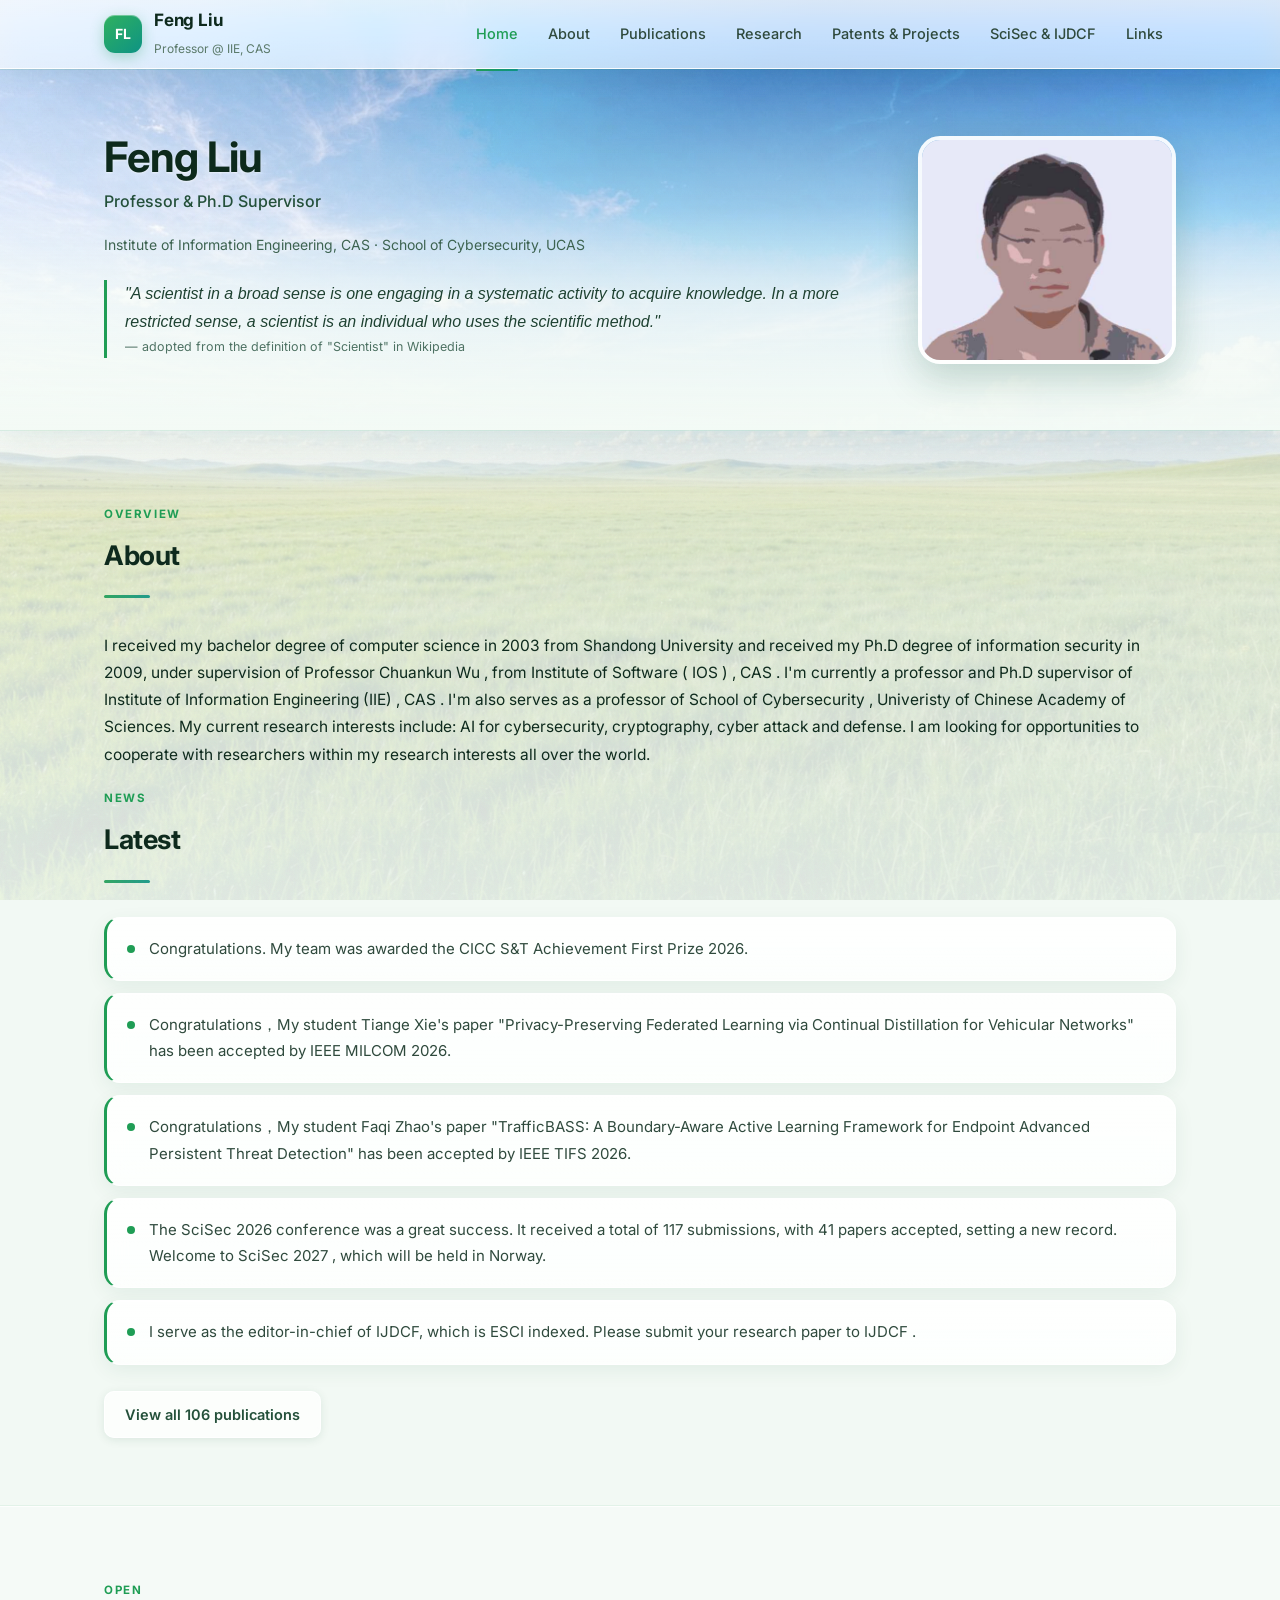
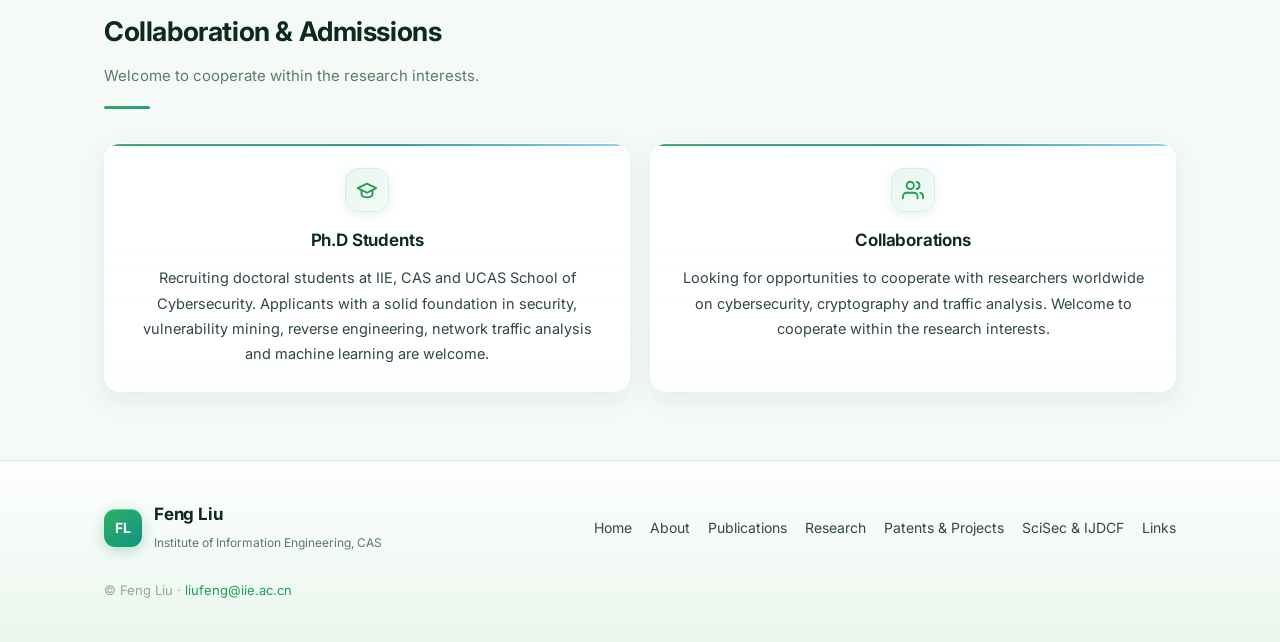
==== commit c64bdf12: "Add CICC S&T Achievement First Prize 2026 news to index Latest section" ====
--- a/index.html
+++ b/index.html
@@ -37,7 +37,7 @@
 </div>
 <div>
 <div class="sec-head"><span class="kicker">News</span><h2>Latest</h2></div>
-<div class="news-list"><div class="news-item"><span class="dot"></span><p>Congratulations，My student Tiange Xie's paper "Privacy-Preserving Federated Learning via Continual Distillation for Vehicular Networks" has been accepted by IEEE MILCOM 2026.</p></div><div class="news-item"><span class="dot"></span><p>Congratulations，My student Faqi Zhao's paper "TrafficBASS: A Boundary-Aware Active Learning Framework for Endpoint Advanced Persistent Threat Detection" has been accepted by IEEE TIFS 2026.</p></div><div class="news-item"><span class="dot"></span><p>The SciSec 2026 conference was a great success. It received a total of 117 submissions, with 41 papers accepted, setting a new record. Welcome to SciSec 2027 , which will be held in Norway.</p></div><div class="news-item"><span class="dot"></span><p>I serve as the editor-in-chief of IJDCF, which is ESCI indexed. Please submit your research paper to IJDCF .</p></div></div>
+<div class="news-list"><div class="news-item"><span class="dot"></span><p>Congratulations. My team was awarded the CICC S&amp;T Achievement First Prize 2026.</p></div><div class="news-item"><span class="dot"></span><p>Congratulations，My student Tiange Xie's paper "Privacy-Preserving Federated Learning via Continual Distillation for Vehicular Networks" has been accepted by IEEE MILCOM 2026.</p></div><div class="news-item"><span class="dot"></span><p>Congratulations，My student Faqi Zhao's paper "TrafficBASS: A Boundary-Aware Active Learning Framework for Endpoint Advanced Persistent Threat Detection" has been accepted by IEEE TIFS 2026.</p></div><div class="news-item"><span class="dot"></span><p>The SciSec 2026 conference was a great success. It received a total of 117 submissions, with 41 papers accepted, setting a new record. Welcome to SciSec 2027 , which will be held in Norway.</p></div><div class="news-item"><span class="dot"></span><p>I serve as the editor-in-chief of IJDCF, which is ESCI indexed. Please submit your research paper to IJDCF .</p></div></div>
 </div>
 </div>
 <div style="margin-top:26px"><a class="btn btn-ghost" href="publications.html">View all 106 publications</a></div>
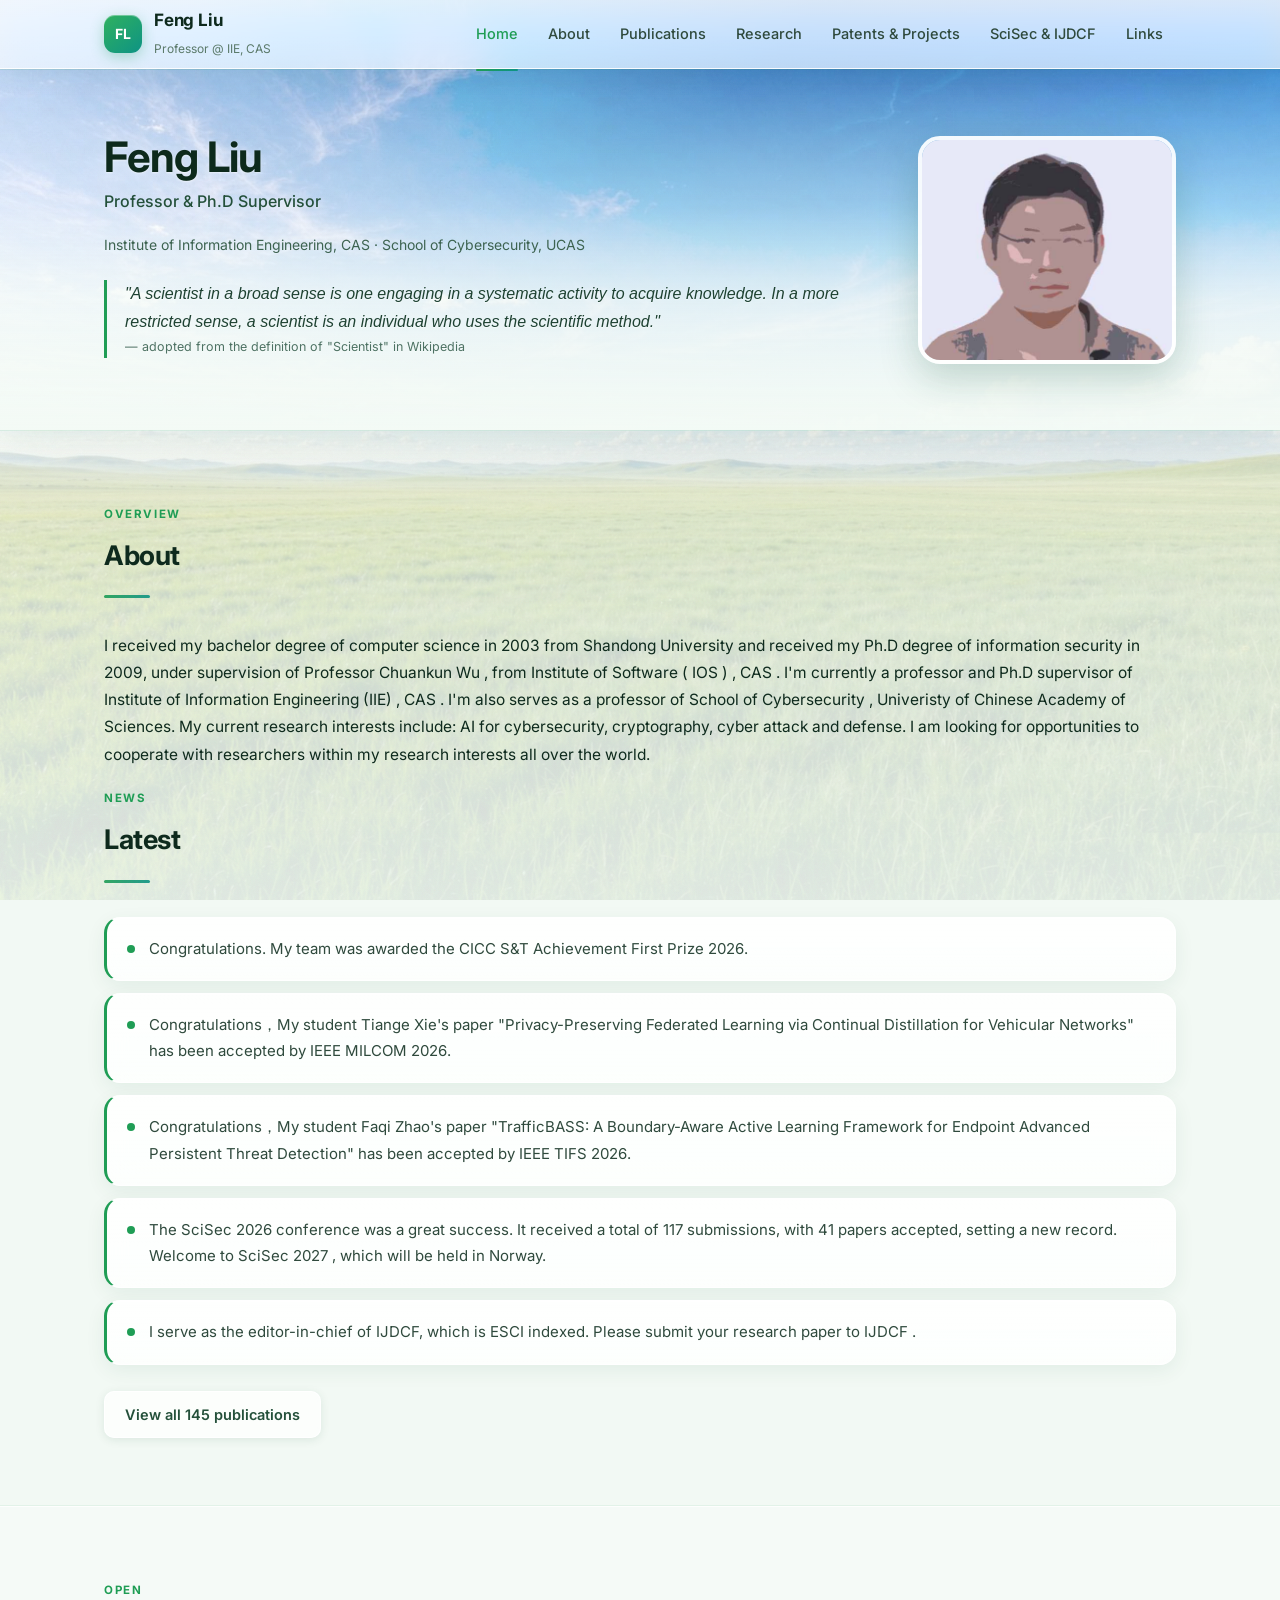
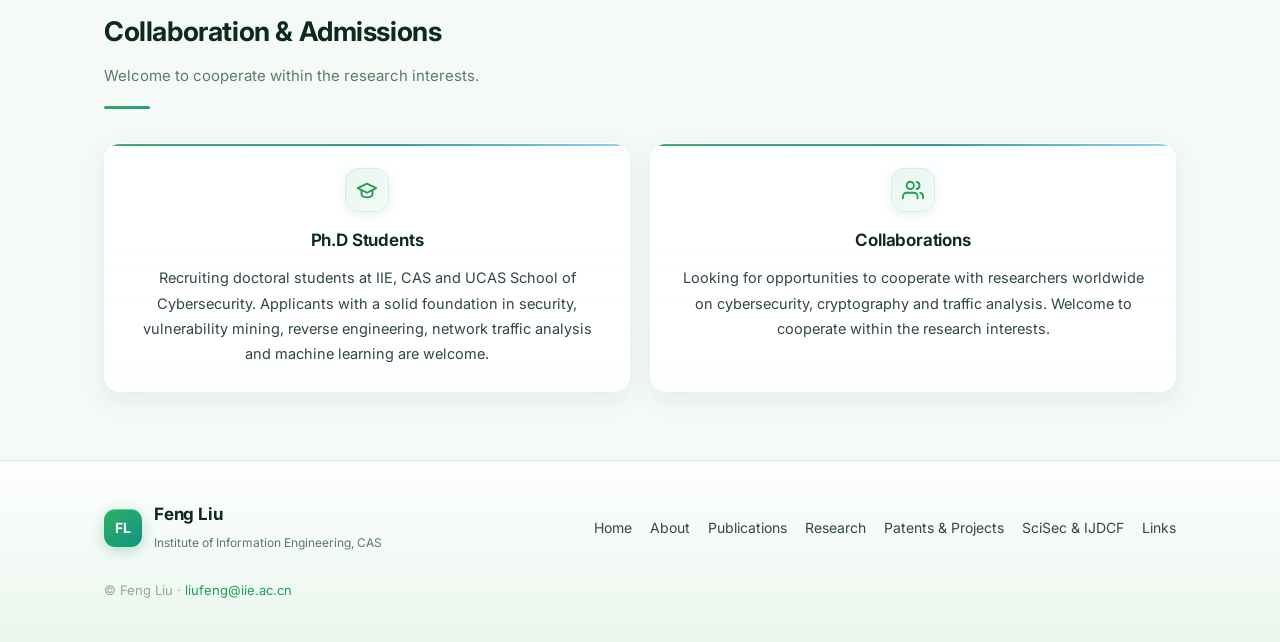
==== commit 939bae7e: "Sync site: rebuild from data.json" ====
--- a/index.html
+++ b/index.html
@@ -40,7 +40,7 @@
 <div class="news-list"><div class="news-item"><span class="dot"></span><p>Congratulations. My team was awarded the CICC S&amp;T Achievement First Prize 2026.</p></div><div class="news-item"><span class="dot"></span><p>Congratulations，My student Tiange Xie's paper "Privacy-Preserving Federated Learning via Continual Distillation for Vehicular Networks" has been accepted by IEEE MILCOM 2026.</p></div><div class="news-item"><span class="dot"></span><p>Congratulations，My student Faqi Zhao's paper "TrafficBASS: A Boundary-Aware Active Learning Framework for Endpoint Advanced Persistent Threat Detection" has been accepted by IEEE TIFS 2026.</p></div><div class="news-item"><span class="dot"></span><p>The SciSec 2026 conference was a great success. It received a total of 117 submissions, with 41 papers accepted, setting a new record. Welcome to SciSec 2027 , which will be held in Norway.</p></div><div class="news-item"><span class="dot"></span><p>I serve as the editor-in-chief of IJDCF, which is ESCI indexed. Please submit your research paper to IJDCF .</p></div></div>
 </div>
 </div>
-<div style="margin-top:26px"><a class="btn btn-ghost" href="publications.html">View all 106 publications</a></div>
+<div style="margin-top:26px"><a class="btn btn-ghost" href="publications.html">View all 145 publications</a></div>
 </div></section>
 
 <section class="section section-alt"><div class="wrap">
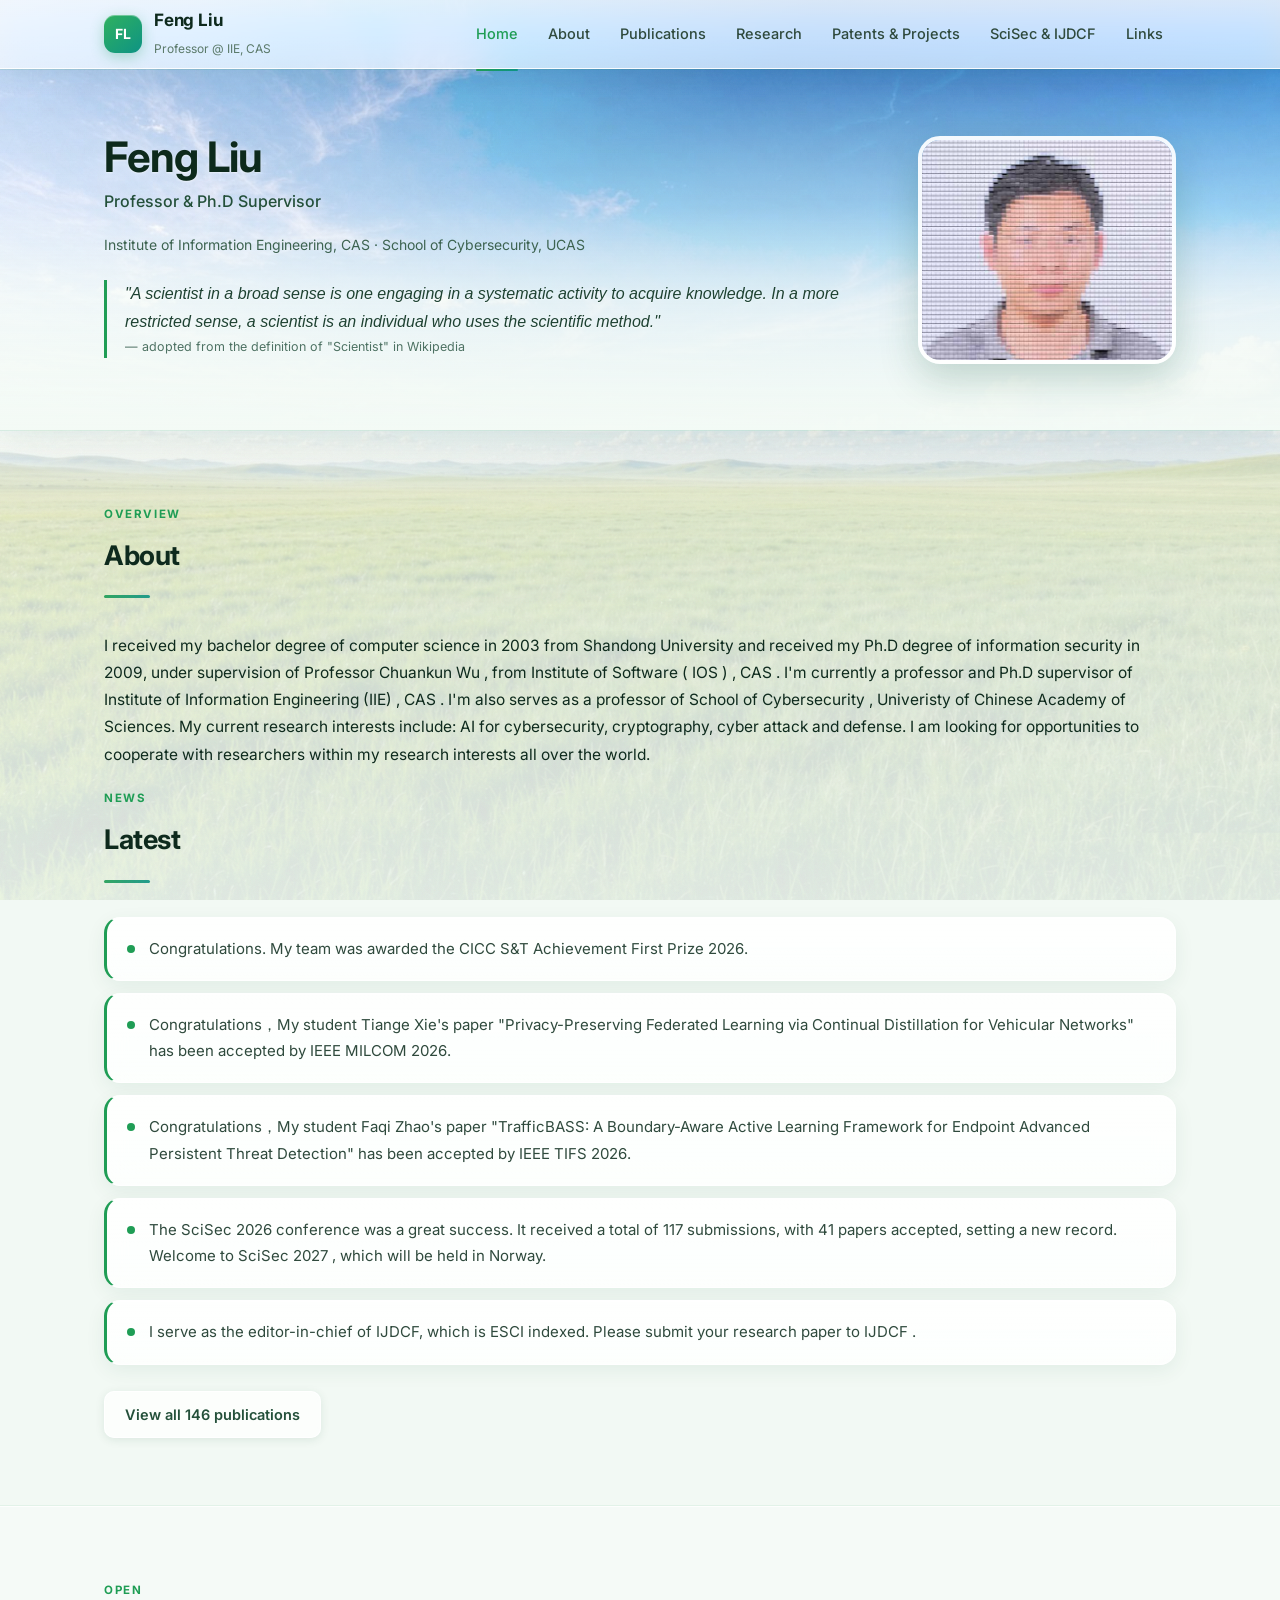
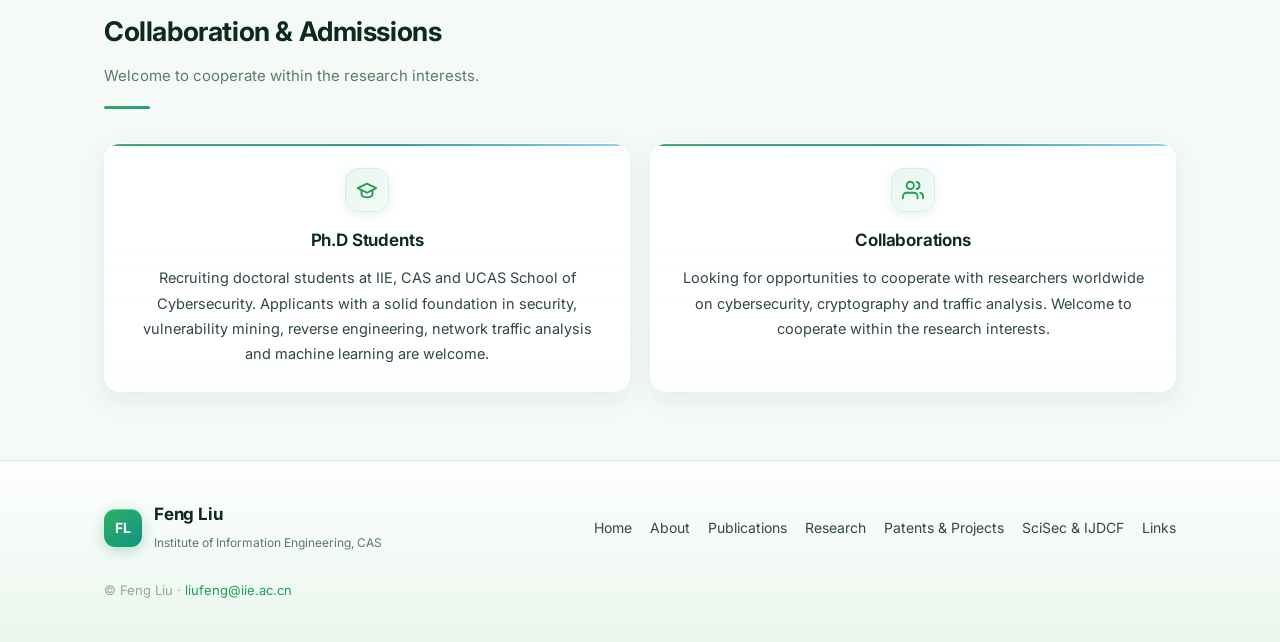
==== commit 58a871d8: "Sync site: rebuild from data.json" ====
--- a/index.html
+++ b/index.html
@@ -40,7 +40,7 @@
 <div class="news-list"><div class="news-item"><span class="dot"></span><p>Congratulations. My team was awarded the CICC S&amp;T Achievement First Prize 2026.</p></div><div class="news-item"><span class="dot"></span><p>Congratulations，My student Tiange Xie's paper "Privacy-Preserving Federated Learning via Continual Distillation for Vehicular Networks" has been accepted by IEEE MILCOM 2026.</p></div><div class="news-item"><span class="dot"></span><p>Congratulations，My student Faqi Zhao's paper "TrafficBASS: A Boundary-Aware Active Learning Framework for Endpoint Advanced Persistent Threat Detection" has been accepted by IEEE TIFS 2026.</p></div><div class="news-item"><span class="dot"></span><p>The SciSec 2026 conference was a great success. It received a total of 117 submissions, with 41 papers accepted, setting a new record. Welcome to SciSec 2027 , which will be held in Norway.</p></div><div class="news-item"><span class="dot"></span><p>I serve as the editor-in-chief of IJDCF, which is ESCI indexed. Please submit your research paper to IJDCF .</p></div></div>
 </div>
 </div>
-<div style="margin-top:26px"><a class="btn btn-ghost" href="publications.html">View all 145 publications</a></div>
+<div style="margin-top:26px"><a class="btn btn-ghost" href="publications.html">View all 146 publications</a></div>
 </div></section>
 
 <section class="section section-alt"><div class="wrap">
